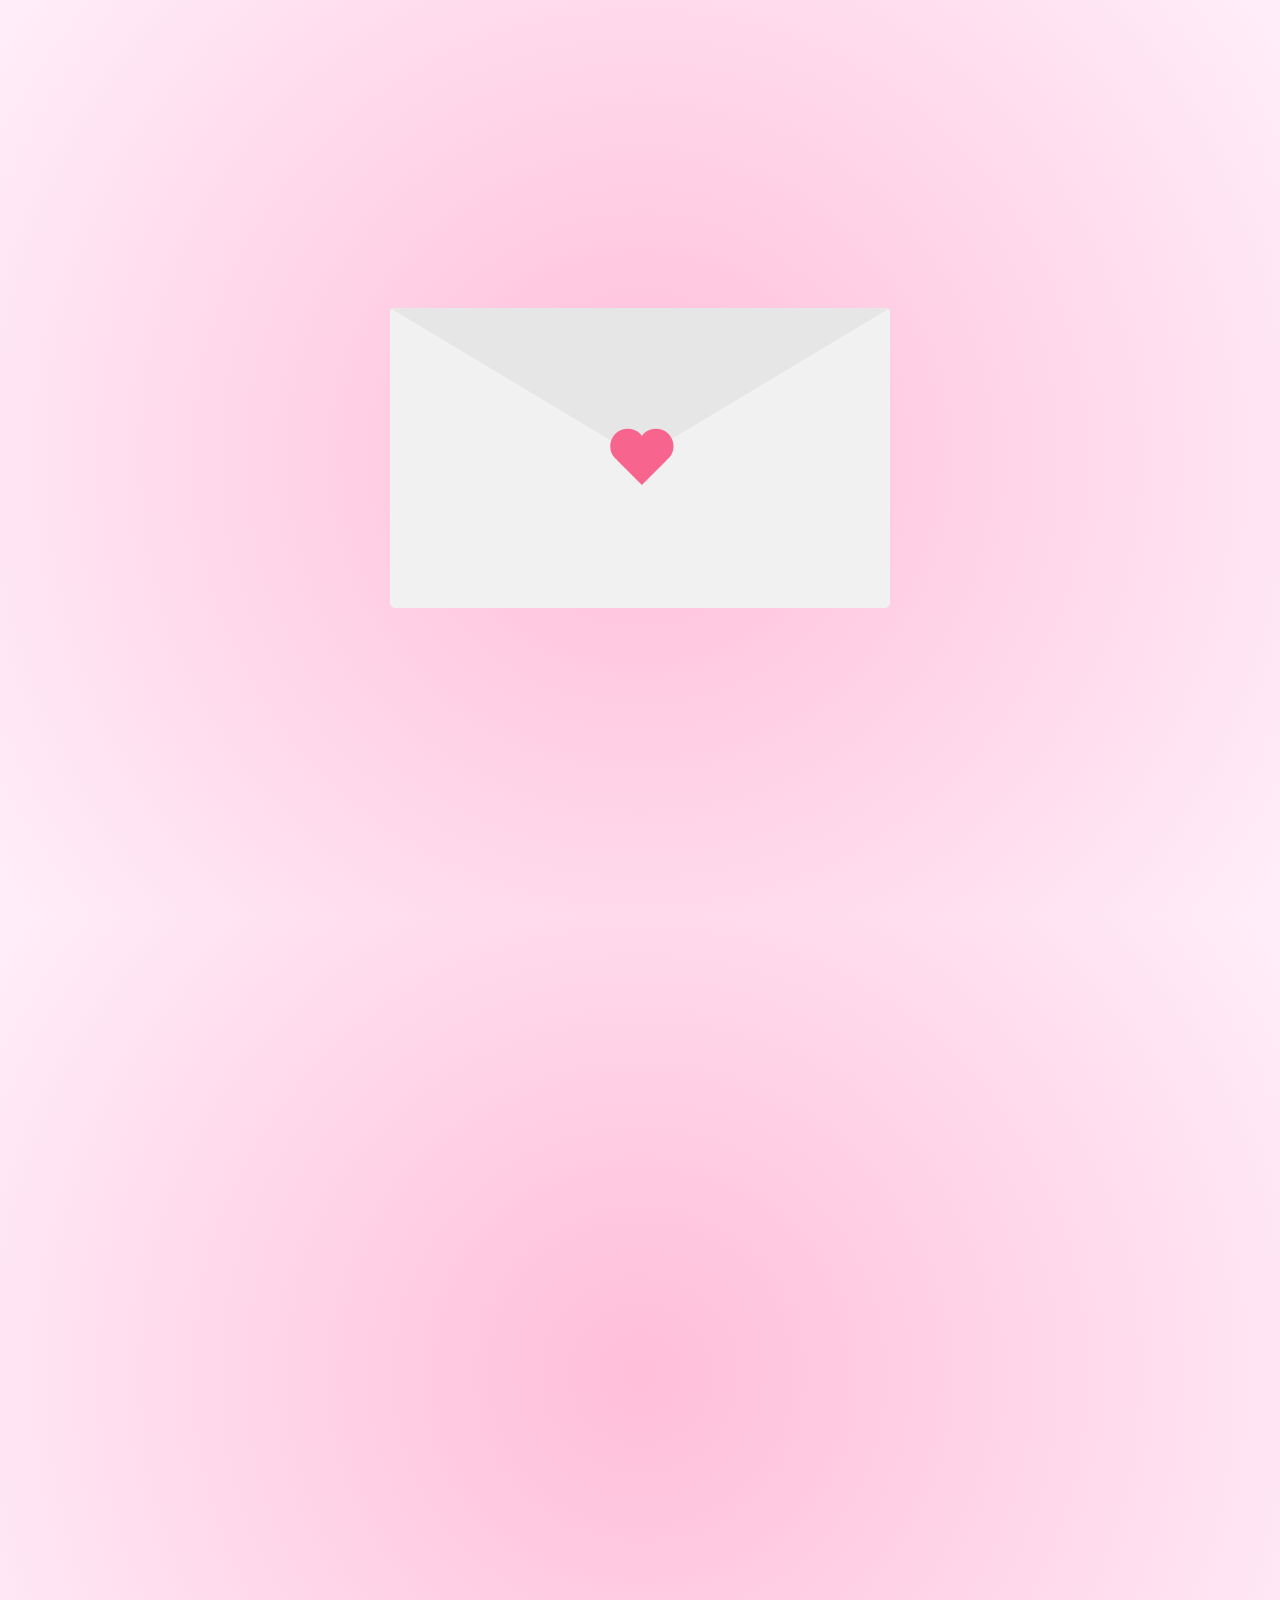
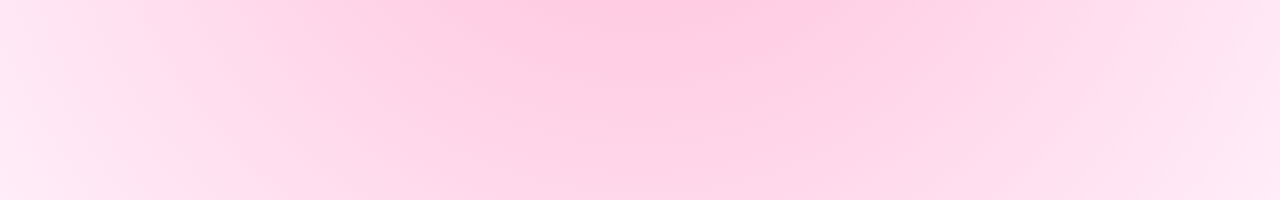
==== index.html @ ad2bf33d "Add files via upload" ====
<!-- index.html -->
<!DOCTYPE html>
<html lang="en">
  <head>
    <meta charset="UTF-8" />
    <title>💌</title>
    <link rel="stylesheet" href="style.css" />
  </head>
  <body>
    <div id="envelope" class="envelope">
      <div class="env-heart"></div>
      <div class="flap"></div>
    </div>

    <div id="letter" class="letter">
      <audio id="audio" src="careless-whisper.mp3" loop></audio>
      <p class="message">Will you be my Valentine? 💕</p>
      <img
        class="image"
        src="https://preview.redd.it/pov-someone-throws-a-blurry-rose-at-you-v0-1bddteemfz9f1.jpeg?auto=webp&s=f8460fee57837fd36b5e82572f5c357c34d69e7d"
        alt="eminem"
      />
      <div class="button_container">
        <button id="yesButton" class="button">Yes</button>
        <button id="noButton" class="button">No</button>
      </div>
    </div>

    <div id="background" class="heart_container"></div>

    <script src="script.js"></script>
  </body>
</html>
---- style.css ----
/* style.css */
body {
  height: 100vh;
  background: radial-gradient(circle, #ffbed9, #ffeef9);
  display: flex;
  flex-direction: column;
  align-items: center;
  justify-content: center;
  font-family: "Georgia", serif;
  overflow: hidden;
}

.envelope {
  position: relative;
  width: 500px;
  height: 300px;
  background: #f1f1f1;
  border-radius: 5px;
  cursor: pointer;
  z-index: 1;
  animation: fadeInUp 1s ease forwards;
}

.env-heart {
  position: absolute;
  bottom: 125px;
  left: 222px;
  width: 35px;
  height: 35px;
  background: #f7658f;
  transform: rotate(-45deg);
  transform-origin: top;
  transition: transform 1s ease;
  z-index: 4;
}

.env-heart:before,
.env-heart:after {
  content: "";
  position: absolute;
  width: 35px;
  height: 35px;
  background: #f7658f;
  border-radius: 50%;
}

.env-heart:before {
  top: -20px;
  left: 0;
}

.env-heart:after {
  top: 0;
  left: 20px;
}

/* Envelope flap */
.flap {
  position: absolute;
  top: 0;
  left: 0;
  width: 100%;
  height: 100%;
  background: #e6e6e6;
  clip-path: polygon(0 0, 50% 50%, 100% 0);
  transform-origin: top;
  transition: transform 1s ease;
  z-index: 3;
}

/* Letter */
.letter {
  position: absolute;
  bottom: -100%;
  left: 500px;
  width: 700px;
  height: 400px;
  background: white;
  padding: 20px;
  box-sizing: border-box;
  z-index: 4;
  opacity: 0;
}

/* Open state */
.envelope.open {
  animation: fadeOutDown 0.6s ease forwards;
  animation-delay: 0.3s;
}

.envelope.open .flap {
  transform: rotateX(180deg);
  animation: fadeOut 0.6s ease forwards;
  animation-delay: 0.5s;
}

.envelope.open .env-heart {
  transform: rotateX(180deg);
  animation: fadeOut 0.6s ease forwards;
  animation-delay: 0.5s;
}

.letter.open {
  animation: letterRiseAndFade 0.8s ease forwards;
  animation-delay: 0.3s;
}

.message {
  font-size: 35px;
  text-align: center;
  margin-top: 25px;
  color: #f7658f;
}

.image {
  display: block;
  margin: 15px auto;
  width: 250px;
  height: auto;
}

.button_container {
  display: flex;
  gap: 100px;
  justify-content: center;
  margin-top: 20px;
}

.button {
  margin-top: 30px;
  padding: 5px 10px;
  font-size: 18px;
  background: #e6e6e6;
  color: gray;
  border: 2px solid white;
  border-radius: 5px;
  cursor: pointer;
}

.button:hover {
  background: white;
  color: #c7c8c9;
  border-color: #c7c8c9;
}

.heart_container {
  position: fixed;
  top: 0;
  left: 0;
  width: 100vw;
  height: 100vh;
  pointer-events: none;
  opacity: 0;
  z-index: 0;
  transition: opacity 0.5s ease;
  perspective: 1000px;
}

.heart {
  position: absolute;
  bottom: -50px;
  width: 25px;
  height: 25px;
  background: #f7658f;
  transform: rotate(-45deg);
  animation: float 5s linear forwards;
  transform-style: preserve-3d;
}

.heart:before,
.heart:after {
  content: "";
  position: absolute;
  width: 25px;
  height: 25px;
  background: #f7658f;
  border-radius: 50%;
}

.heart:before {
  top: -10px;
  left: 0;
}

.heart:after {
  top: 0;
  left: 10px;
}

.heart_container.active {
  opacity: 1;
}

@keyframes float {
  0% {
    transform: translateY(0) rotate(-45deg) rotateY(0deg) scale(0.5);
    opacity: 1;
  }
  100% {
    transform: translateY(-100vh) rotate(-45deg) rotateY(1080deg) scale(1.5);
    opacity: 0;
  }
}

@keyframes fadeOut {
  from {
    opacity: 1;
  }
  to {
    opacity: 0;
  }
}

@keyframes fadeOutBackground {
  from {
    background: #f1f1f1;
  }
  to {
    background: transparent;
  }
}

/* Animation for letter */
@keyframes letterRiseAndFade {
  0% {
    bottom: -100%;
    opacity: 0;
  }
  100% {
    bottom: 250px;
    opacity: 1;
  }
}

@keyframes fadeInUp {
  from {
    opacity: 0;
    transform: translateY(300px);
  }
  to {
    opacity: 1;
    transform: translateY(0);
  }
}

@keyframes fadeOutDown {
  from {
    opacity: 1;
    transform: translateY(0);
  }
  to {
    opacity: 0;
    transform: translateY(300px);
  }
}
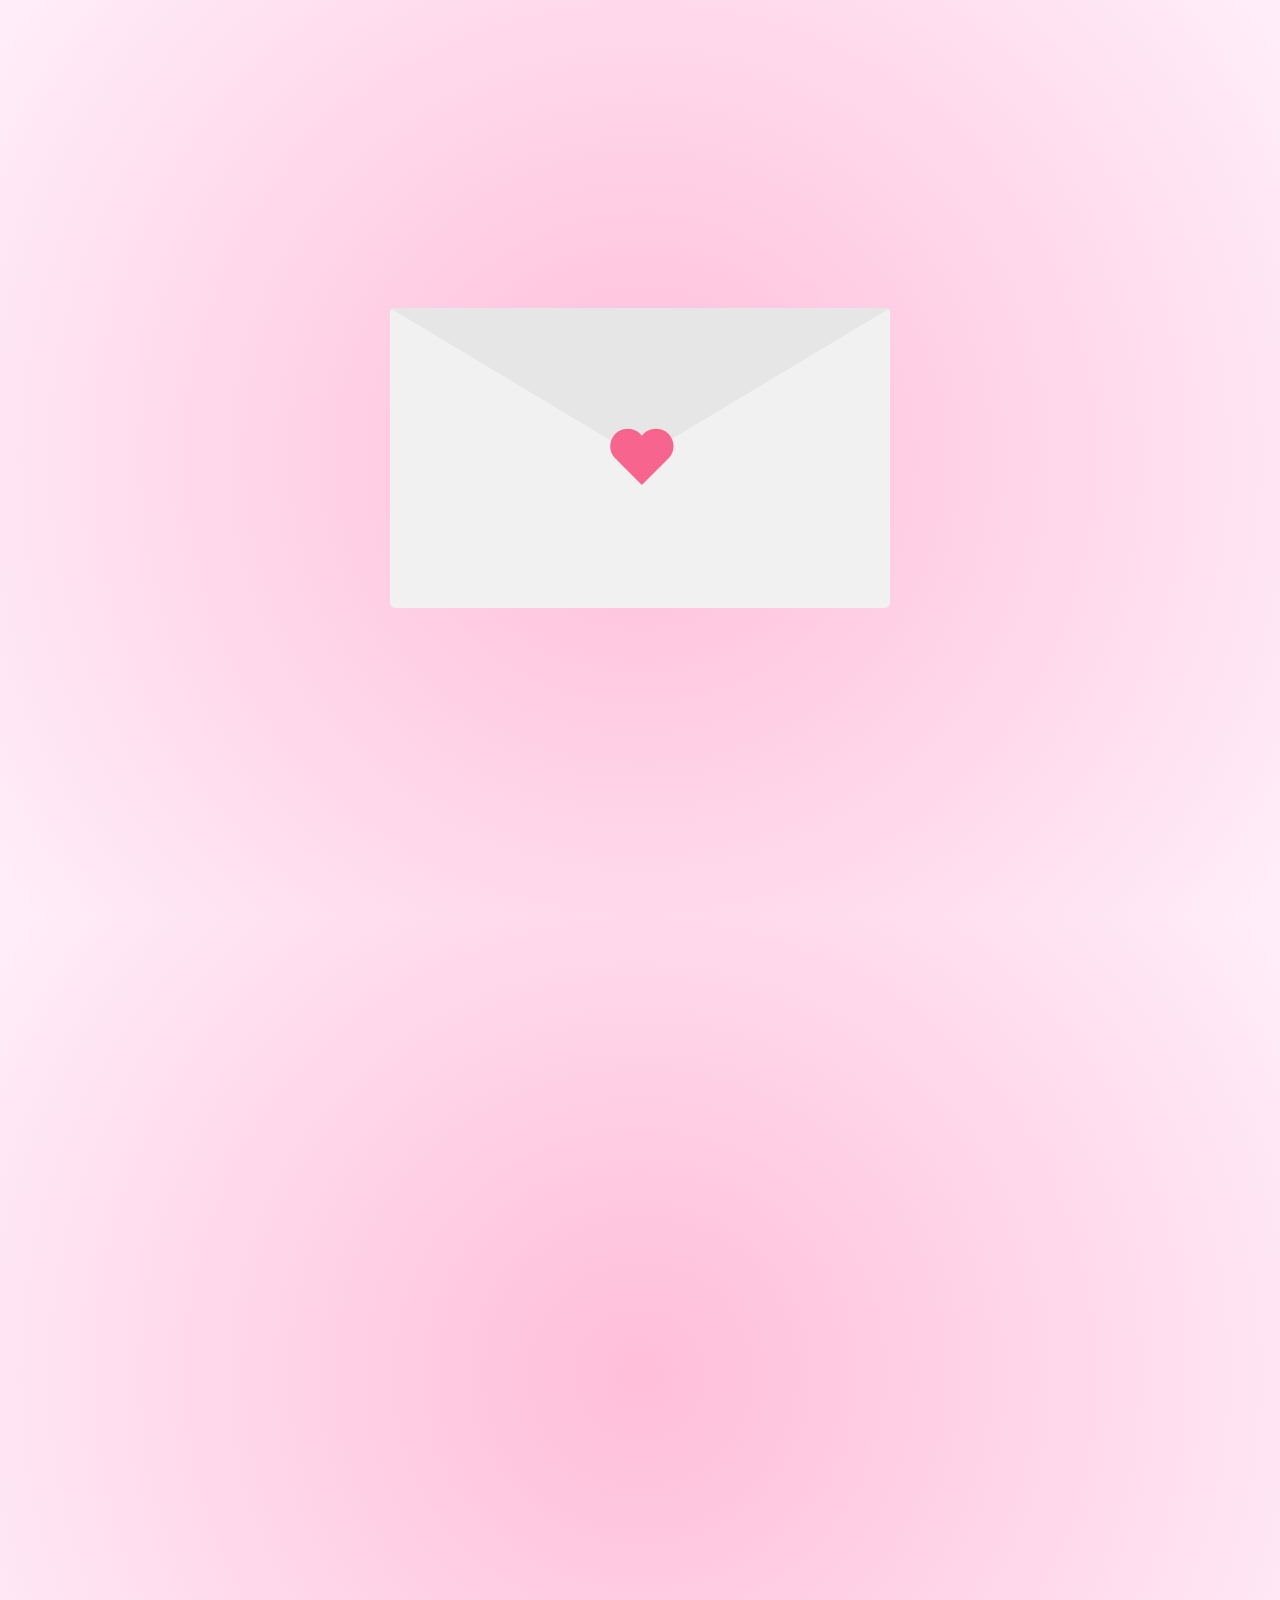
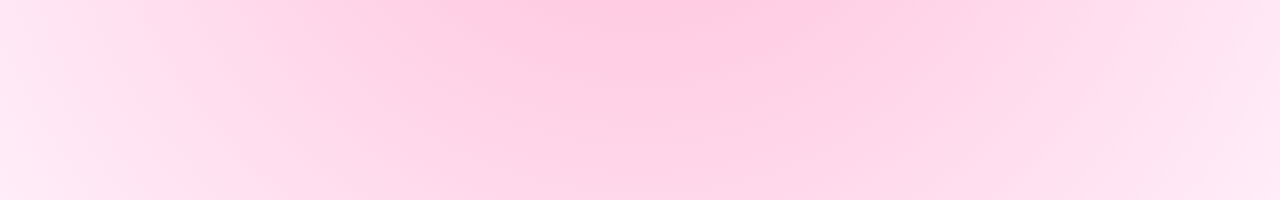
==== commit a124c68d: "Issue #1: Added mobile responsiveness" ====
--- a/index.html
+++ b/index.html
@@ -3,6 +3,7 @@
 <html lang="en">
   <head>
     <meta charset="UTF-8" />
+    <meta name="viewport" content="width=device-width, initial-scale=1.0" />
     <title>💌</title>
     <link rel="stylesheet" href="style.css" />
   </head>
--- a/style.css
+++ b/style.css
@@ -253,3 +253,60 @@
     transform: translateY(300px);
   }
 }
+
+/* Mobile Responsive */
+@media (max-width: 768px) {
+  .envelope {
+    width: 280px;
+    height: 168px;
+  }
+
+  .env-heart {
+    width: 25px;
+    height: 25px;
+    bottom: 70px;
+    left: 127px;
+  }
+
+  .env-heart:before,
+  .env-heart:after {
+    width: 25px;
+    height: 25px;
+  }
+
+  .env-heart:before {
+    top: -14px;
+  }
+
+  .env-heart:after {
+    left: 14px;
+  }
+
+  .letter {
+    width: 90vw;
+    height: auto;
+    left: 5vw;
+    padding: 15px;
+  }
+
+  .message {
+    font-size: 22px;
+    margin-top: 15px;
+  }
+
+  .image {
+    width: 180px;
+    margin: 10px auto;
+  }
+
+  .button_container {
+    gap: 30px;
+    flex-direction: row;
+  }
+
+  .button {
+    font-size: 16px;
+    padding: 10px 20px;
+    margin-top: 15px;
+  }
+}
